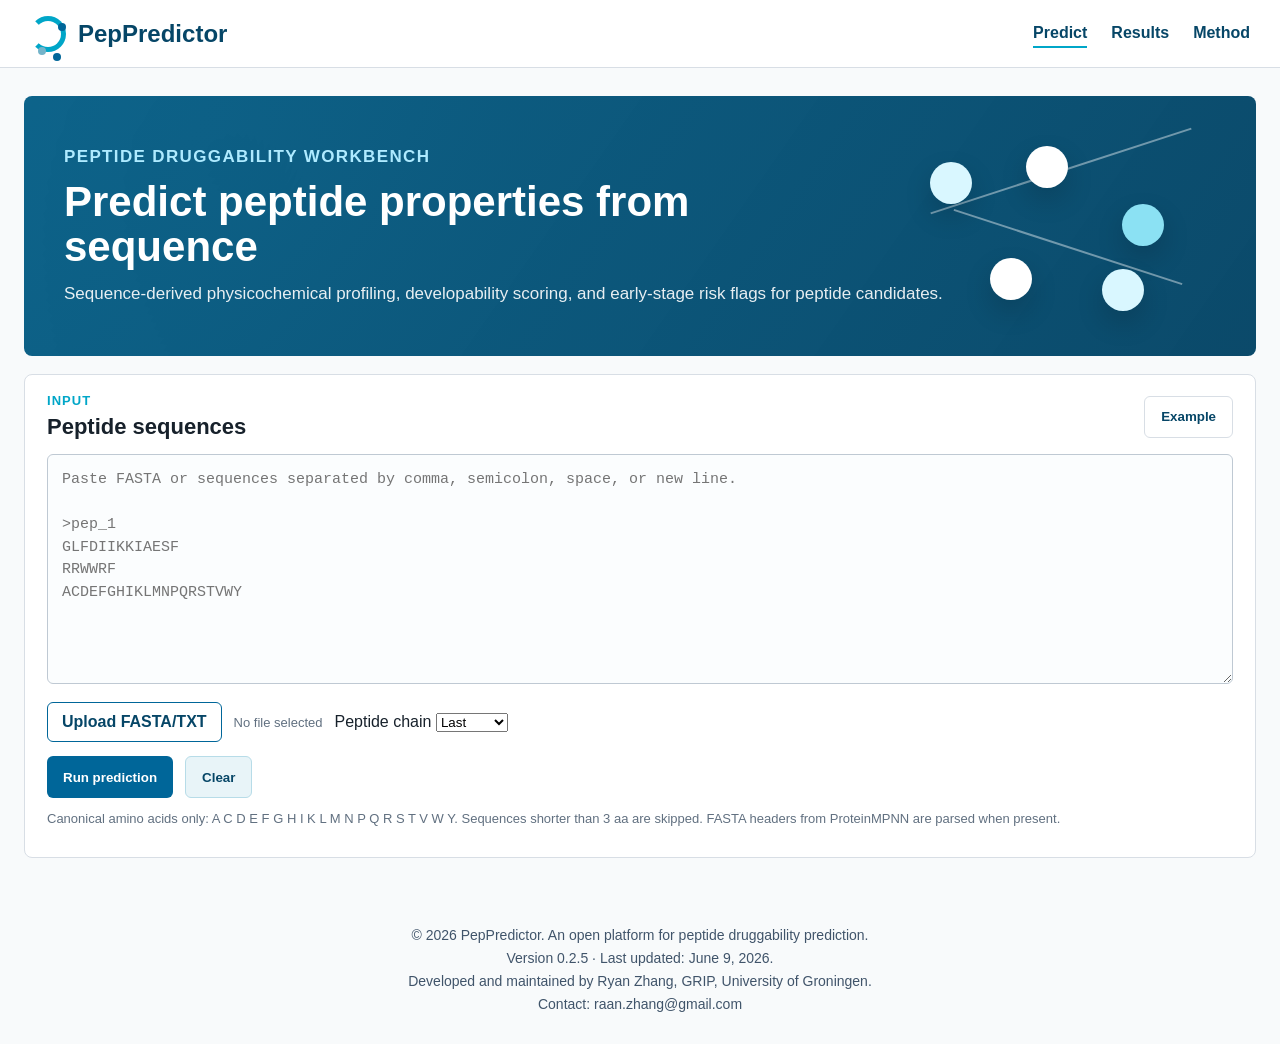
==== index.html @ d85d77e2 "Sync ProteinMPNN parsing and Boman scoring: index.html" ====
<!doctype html>
<html lang="en">
  <head>
    <meta charset="utf-8">
    <meta name="viewport" content="width=device-width, initial-scale=1">
    <meta name="description" content="PepPredictor is an open peptide druggability prediction platform for estimating peptide charge, hydrophobicity, pI, instability, GRAVY, Boman index, sequence complexity, and solubility proxy from peptide sequences.">
    <meta name="keywords" content="PepPredictor, peptide predictor, peptide druggability, peptide properties, peptide solubility, peptide charge, peptide pI, peptide hydrophobicity, peptide instability">
    <meta name="author" content="Ryan Zhang, GRIP, University of Groningen">
    <meta name="robots" content="index, follow">
    <link rel="canonical" href="https://riainzhang.github.io/PepPredictor/">
    <meta property="og:title" content="PepPredictor">
    <meta property="og:description" content="Open platform for peptide druggability prediction from peptide sequences.">
    <meta property="og:type" content="website">
    <meta property="og:url" content="https://riainzhang.github.io/PepPredictor/">
    <meta name="twitter:card" content="summary">
    <meta name="twitter:title" content="PepPredictor">
    <meta name="twitter:description" content="Open platform for peptide druggability prediction from peptide sequences.">
    <title>PepPredictor | Peptide Druggability Prediction Platform</title>
    <link rel="stylesheet" href="styles.css">
  </head>
  <body>
    <header class="topbar">
      <a class="brand" href="#predict" aria-label="PepPredictor home">
        <span class="brand-mark" aria-hidden="true"></span>
        <span>PepPredictor</span>
      </a>
      <nav class="nav" aria-label="Primary">
        <a href="#predict">Predict</a>
        <a href="#results">Results</a>
        <a href="#method">Method</a>
      </nav>
    </header>

    <main>
      <div class="view-panel" id="predict">
        <section class="hero">
          <div class="hero-copy">
            <p class="eyebrow">Peptide druggability workbench</p>
            <h1>Predict peptide properties from sequence</h1>
            <p>
              Sequence-derived physicochemical profiling, developability scoring,
              and early-stage risk flags for peptide candidates.
            </p>
          </div>
          <div class="molecule-panel" aria-hidden="true">
            <span></span><span></span><span></span><span></span><span></span>
          </div>
        </section>

        <section class="workspace" aria-label="Prediction workspace">
          <form class="input-panel" id="predictForm">
            <div class="panel-heading">
              <div>
                <p class="label">Input</p>
                <h2>Peptide sequences</h2>
              </div>
              <button class="ghost-button" type="button" id="loadExample">Example</button>
            </div>

            <label class="sr-only" for="sequenceInput">Peptide sequences</label>
            <textarea id="sequenceInput" spellcheck="false" placeholder="Paste FASTA or sequences separated by comma, semicolon, space, or new line.&#10;&#10;>pep_1&#10;GLFDIIKKIAESF&#10;RRWWRF&#10;ACDEFGHIKLMNPQRSTVWY"></textarea>

            <div class="file-row">
              <label class="file-picker" for="fileInput">
                <span>Upload FASTA/TXT</span>
                <input id="fileInput" type="file" accept=".fa,.fasta,.txt,.csv,text/plain">
              </label>
              <span id="fileName">No file selected</span>
              <label class="chain-select">
                <span>Peptide chain</span>
                <select id="peptideChainMode">
                  <option value="last" selected>Last</option>
                  <option value="first">First</option>
                  <option value="longest">Longest</option>
                  <option value="shortest">Shortest</option>
                </select>
              </label>
            </div>

            <div class="controls">
              <button class="primary-button" type="submit">Run prediction</button>
              <button class="secondary-button" type="button" id="clearAll">Clear</button>
            </div>

            <p class="hint">
              Canonical amino acids only: A C D E F G H I K L M N P Q R S T V W Y.
              Sequences shorter than 3 aa are skipped. FASTA headers from ProteinMPNN are parsed when present.
            </p>
          </form>
        </section>
      </div>

      <section class="results-section view-panel" id="results">
        <aside class="summary-panel result-summary-panel" aria-label="Prediction summary">
          <div>
            <p class="label">Summary</p>
            <h2 id="summaryTitle">Ready</h2>
          </div>
          <div class="summary-grid">
            <div>
              <strong id="totalCount">0</strong>
              <span>Evaluated</span>
            </div>
            <div>
              <strong id="passCount">0</strong>
              <span>PASS</span>
            </div>
            <div>
              <strong id="failCount">0</strong>
              <span>FAIL</span>
            </div>
            <div>
              <strong id="skipCount">0</strong>
              <span>Skipped</span>
            </div>
          </div>
          <div class="download-row">
            <button class="secondary-button" type="button" id="downloadAll" disabled>Download CSV</button>
            <button class="secondary-button" type="button" id="downloadPass" disabled>PASS only</button>
          </div>
          <div class="mini-report" id="miniReport">Results will appear after prediction.</div>
        </aside>
        <div class="section-heading">
          <div>
            <p class="label">Output</p>
            <h2>Prediction results</h2>
          </div>
          <input id="tableFilter" type="search" placeholder="Filter results" aria-label="Filter results">
        </div>
        <div class="table-wrap">
          <table>
            <thead>
              <tr>
                <th>ID</th>
                <th>Sequence</th>
                <th>Copies</th>
                <th>MPNN score</th>
                <th>Status</th>
                <th>Score</th>
                <th>Class</th>
                <th>Hard filter</th>
                <th>Length</th>
                <th>MW (Da)</th>
                <th>Charge</th>
                <th>pI</th>
                <th>Hydrophobicity</th>
                <th>GRAVY</th>
                <th>Instability</th>
                <th>Boman</th>
                <th>Aromaticity</th>
                <th>Hydrophobic fraction</th>
                <th>Ext. coeff.</th>
                <th>Solubility</th>
                <th>Aggregation</th>
                <th>Proteolysis</th>
                <th>Synthesis</th>
                <th>Fail reasons</th>
              </tr>
            </thead>
            <tbody id="resultsBody">
              <tr class="empty-row">
                <td colspan="24">No predictions yet.</td>
              </tr>
            </tbody>
          </table>
        </div>
      </section>

      <section class="threshold-section view-panel" id="method">
        <div class="threshold-intro">
          <p class="label">Model notes</p>
          <h2>Literature-informed screening thresholds</h2>
          <p>
            These thresholds are early-stage screening rules and do not represent
            experimental validation or clinical druggability conclusions.
            The references below provide high-impact review context for peptide
            developability, physicochemical design, stability, solubility, and
            amphipathic peptide features.
          </p>
        </div>

        <div class="scoring-model">
          <h3>Scoring model</h3>
          <p>
            PepPredictor uses a two-tier framework: hard filters flag severe
            developability risks, then a weighted soft score ranks candidates
            while preserving all raw descriptors.
          </p>
          <div class="score-weights">
            <span>Physicochemical balance 25%</span>
            <span>Stability 25%</span>
            <span>Solubility / aggregation 25%</span>
            <span>Synthesizability 15%</span>
            <span>Safety proxy 10%</span>
          </div>
        </div>

        <div class="threshold-grid">
          <div>
            <strong>Length</strong>
            <span>5-50 aa</span>
            <p>Typical short therapeutic-peptide range.</p>
          </div>
          <div>
            <strong>Net charge</strong>
            <span>-1 to +6 at pH 7.4</span>
            <p>Allows moderately cationic peptides while limiting very high charge.</p>
          </div>
          <div>
            <strong>Isoelectric point</strong>
            <span>pI 4.0-11.0</span>
            <p>Broad range used to avoid extreme ionization behavior.</p>
          </div>
          <div>
            <strong>Hydrophobicity</strong>
            <span>-0.5 to +1.2</span>
            <p>Eisenberg mean hydrophobicity range for balanced solubility.</p>
          </div>
          <div>
            <strong>Amphiphilicity</strong>
            <span>&ge;0.20</span>
            <p>Eisenberg hydrophobic moment proxy for amphipathic character.</p>
          </div>
          <div>
            <strong>Instability index</strong>
            <span>&le;40</span>
            <p>ProtParam convention: values below 40 indicate predicted stability.</p>
          </div>
          <div>
            <strong>Aliphatic index</strong>
            <span>0-300</span>
            <p>Reported descriptor; this range is intentionally non-restrictive.</p>
          </div>
          <div>
            <strong>GRAVY</strong>
            <span>-2.0 to +0.8</span>
            <p>Kyte-Doolittle hydropathy window to reduce extreme polarity or aggregation risk.</p>
          </div>
          <div>
            <strong>Boman index</strong>
            <span>&ge;0.5</span>
            <p>Published binding-positive convention, calculated as the negative mean Boman scale value.</p>
          </div>
          <div>
            <strong>Shannon entropy</strong>
            <span>&ge;1.5</span>
            <p>Low-complexity filter based on amino-acid composition.</p>
          </div>
          <div>
            <strong>Molecular weight</strong>
            <span>Average mass, Da</span>
            <p>Calculated from amino-acid average masses with peptide-bond water loss.</p>
          </div>
          <div>
            <strong>Residue class fractions</strong>
            <span>Acidic, basic, charged, polar, hydrophobic, sulfur, proline</span>
            <p>Composition descriptors for sequence polarity, charge distribution, and synthesis flags.</p>
          </div>
          <div>
            <strong>Aromaticity</strong>
            <span>F + W + Y fraction</span>
            <p>Fraction of aromatic residues, useful for hydrophobic and optical behavior.</p>
          </div>
          <div>
            <strong>Extinction coefficient</strong>
            <span>Reduced / oxidized at 280 nm</span>
            <p>Estimated from Trp, Tyr, and disulfide-forming Cys pairs.</p>
          </div>
          <div>
            <strong>Aggregation risk proxy</strong>
            <span>Low / Medium / High</span>
            <p>Sequence-only proxy combining hydrophobic load, low charge repulsion, aromaticity, and instability.</p>
          </div>
          <div>
            <strong>Degradation hotspots</strong>
            <span>N/Q deamidation, D isomerization, oxidation, pyroglutamation</span>
            <p>Regex scan for common chemical liabilities in peptide sequences.</p>
          </div>
          <div>
            <strong>Proteolysis risk proxy</strong>
            <span>Longest clean stretch + cleavage-prone residues</span>
            <p>Sequence-level estimate based on K/R and hydrophobic/aromatic cleavage-prone sites.</p>
          </div>
          <div>
            <strong>N-end rule class</strong>
            <span>Stable / Intermediate / Destabilizing</span>
            <p>Classifies the N-terminal residue as a stability proxy.</p>
          </div>
          <div>
            <strong>SPPS difficulty</strong>
            <span>Favorable / Moderate / Difficult</span>
            <p>Flags long sequences, hydrophobic stretches, beta-branched clusters, cysteine risk, and difficult motifs.</p>
          </div>
          <div>
            <strong>Hemolysis risk proxy</strong>
            <span>Low / Medium / High</span>
            <p>Heuristic based on high charge, amphiphilicity, positive GRAVY, and hydrophobic fraction.</p>
          </div>
        </div>

        <div class="references">
          <h3>References</h3>
          <ol>
            <li><a href="https://www.nature.com/articles/s41573-020-00135-8" target="_blank" rel="noopener">Muttenthaler et al., Nature Reviews Drug Discovery, 2021</a></li>
            <li><a href="https://www.nature.com/articles/s41392-022-00904-4" target="_blank" rel="noopener">Wang et al., Signal Transduction and Targeted Therapy, 2022</a></li>
            <li><a href="https://www.nature.com/articles/s41573-019-0053-0" target="_blank" rel="noopener">Drucker, Nature Reviews Drug Discovery, 2020</a></li>
            <li><a href="https://www.nature.com/articles/nrd3591" target="_blank" rel="noopener">Fjell et al., Nature Reviews Drug Discovery, 2012</a></li>
            <li><a href="https://www.nature.com/articles/s41573-019-0058-8" target="_blank" rel="noopener">Mookherjee et al., Nature Reviews Drug Discovery, 2020</a></li>
            <li><a href="https://www.nature.com/articles/s41579-025-01200-y" target="_blank" rel="noopener">Wang et al., Nature Reviews Microbiology, 2025</a></li>
            <li><a href="https://web.expasy.org/protparam/protparam-doc.html" target="_blank" rel="noopener">ExPASy ProtParam documentation</a></li>
            <li><a href="https://pubmed.ncbi.nlm.nih.gov/2075190/" target="_blank" rel="noopener">Guruprasad et al., Protein Engineering, 1990</a></li>
            <li><a href="https://pubmed.ncbi.nlm.nih.gov/3018930/" target="_blank" rel="noopener">Bachmair et al., Science, 1986</a></li>
            <li><a href="https://www.jstage.jst.go.jp/article/biochemistry1922/88/6/88_6_1895/_article" target="_blank" rel="noopener">Ikai, Journal of Biochemistry, 1980</a></li>
            <li><a href="https://pubmed.ncbi.nlm.nih.gov/25237858/" target="_blank" rel="noopener">Doak et al., Chemistry &amp; Biology, 2014</a></li>
            <li><a href="https://doi.org/10.1186/1471-2105-8-65" target="_blank" rel="noopener">Conchillo-Sole et al., BMC Bioinformatics, 2007</a></li>
            <li><a href="https://doi.org/10.1016/j.jmb.2014.12.018" target="_blank" rel="noopener">Sormanni et al., Journal of Molecular Biology, 2015</a></li>
            <li><a href="https://pubmed.ncbi.nlm.nih.gov/36927031/" target="_blank" rel="noopener">Lin et al., Science, 2023</a></li>
            <li><a href="https://pubmed.ncbi.nlm.nih.gov/38718835/" target="_blank" rel="noopener">Abramson et al., Nature, 2024</a></li>
          </ol>
        </div>
      </section>
    </main>

    <footer class="site-footer">
      <p>© 2026 PepPredictor. An open platform for peptide druggability prediction.</p>
      <p>Version 0.2.5 · Last updated: June 9, 2026.</p>
      <p>Developed and maintained by Ryan Zhang, GRIP, University of Groningen.</p>
      <p>Contact: raan.zhang@gmail.com</p>
    </footer>

    <script src="app.js"></script>
  </body>
</html>
---- styles.css ----
:root {
  --ink: #17212b;
  --muted: #617080;
  --line: #d8dee5;
  --soft: #f4f7f9;
  --blue: #006699;
  --blue-dark: #064667;
  --cyan: #00a6c8;
  --green: #12805c;
  --red: #b03a3a;
  --amber: #956018;
  --panel: #ffffff;
  font-family: Inter, "Segoe UI", Arial, sans-serif;
}

* {
  box-sizing: border-box;
}

body {
  margin: 0;
  color: var(--ink);
  background: #f8fafb;
}

.topbar {
  min-height: 68px;
  display: flex;
  align-items: center;
  justify-content: space-between;
  gap: 24px;
  padding: 0 30px;
  border-bottom: 1px solid var(--line);
  background: #fff;
}

.brand {
  display: inline-flex;
  align-items: center;
  gap: 12px;
  font-size: 24px;
  color: var(--blue-dark);
  font-weight: 700;
  text-decoration: none;
}

.brand:visited,
.brand:hover,
.brand:focus {
  color: var(--blue-dark);
  text-decoration: none;
}

.brand-mark {
  width: 36px;
  height: 36px;
  border: 5px solid var(--cyan);
  border-left-color: transparent;
  border-radius: 50%;
  display: inline-block;
  position: relative;
}

.brand-mark::after {
  content: "";
  position: absolute;
  width: 8px;
  height: 8px;
  border-radius: 50%;
  background: var(--blue);
  right: -5px;
  top: 2px;
  box-shadow: -20px 24px 0 #74b4ca, -5px 30px 0 var(--blue);
}

.nav {
  display: flex;
  align-items: center;
  gap: 24px;
  font-weight: 600;
}

.nav a {
  color: var(--blue-dark);
  text-decoration: none;
  border-bottom: 2px solid transparent;
  padding: 4px 0;
}

.nav a.active {
  border-bottom-color: var(--cyan);
}

.view-panel[hidden] {
  display: none;
}

main {
  max-width: 1500px;
  margin: 0 auto;
  padding: 28px 24px 44px;
}

.hero {
  min-height: 260px;
  display: grid;
  grid-template-columns: minmax(0, 1fr) 310px;
  gap: 24px;
  align-items: center;
  padding: 34px 40px;
  color: #fff;
  background:
    linear-gradient(125deg, rgba(0, 91, 132, 0.95), rgba(6, 70, 103, 0.98)),
    radial-gradient(circle at 16% 22%, rgba(255, 255, 255, 0.2), transparent 28%);
  border-radius: 8px;
}

.hero h1 {
  margin: 8px 0 12px;
  font-size: 42px;
  line-height: 1.08;
  letter-spacing: 0;
}

.hero p {
  max-width: 680px;
  margin: 0;
  color: rgba(255, 255, 255, 0.9);
  font-size: 17px;
  line-height: 1.55;
}

.hero-copy p:not(.eyebrow) {
  max-width: 980px;
  white-space: nowrap;
}

.eyebrow,
.label {
  margin: 0 0 6px;
  color: var(--cyan);
  font-size: 13px;
  text-transform: uppercase;
  letter-spacing: 0.08em;
  font-weight: 800;
}

.hero .eyebrow {
  color: #aeeaff;
}

.molecule-panel {
  height: 185px;
  position: relative;
}

.molecule-panel::before,
.molecule-panel::after {
  content: "";
  position: absolute;
  inset: 36px 18px auto;
  height: 2px;
  background: rgba(255, 255, 255, 0.42);
  transform: rotate(-18deg);
}

.molecule-panel::after {
  inset: 112px 28px auto 42px;
  transform: rotate(18deg);
}

.molecule-panel span {
  width: 42px;
  height: 42px;
  border-radius: 50%;
  position: absolute;
  background: #fff;
  box-shadow: 0 12px 28px rgba(0, 0, 0, 0.16);
}

.molecule-panel span:nth-child(1) { left: 24px; top: 28px; background: #d9f7ff; }
.molecule-panel span:nth-child(2) { left: 120px; top: 12px; background: #ffffff; }
.molecule-panel span:nth-child(3) { left: 216px; top: 70px; background: #8be1f3; }
.molecule-panel span:nth-child(4) { left: 84px; top: 124px; background: #ffffff; }
.molecule-panel span:nth-child(5) { left: 196px; top: 135px; background: #d9f7ff; }

.workspace {
  display: block;
  margin-top: 18px;
}

.input-panel,
.summary-panel,
.results-section,
.threshold-section {
  background: var(--panel);
  border: 1px solid var(--line);
  border-radius: 8px;
}

.input-panel,
.summary-panel {
  padding: 18px 22px;
}

.panel-heading,
.section-heading {
  display: flex;
  justify-content: space-between;
  align-items: center;
  gap: 16px;
  margin-bottom: 14px;
}

h2 {
  margin: 0;
  font-size: 22px;
  letter-spacing: 0;
}

textarea {
  width: 100%;
  height: 230px;
  min-height: 230px;
  resize: vertical;
  overflow: auto;
  border: 1px solid #bfc9d3;
  border-radius: 6px;
  padding: 14px;
  color: var(--ink);
  font: 15px/1.5 Consolas, "Courier New", monospace;
  background: #fbfdfe;
}

textarea:focus,
input:focus,
button:focus-visible {
  outline: 3px solid rgba(0, 166, 200, 0.26);
  outline-offset: 2px;
}

.file-row,
.controls,
.download-row {
  display: flex;
  align-items: center;
  gap: 12px;
  flex-wrap: wrap;
  margin-top: 14px;
}

.file-picker {
  display: inline-flex;
  align-items: center;
  min-height: 40px;
  padding: 0 14px;
  border: 1px solid var(--blue);
  border-radius: 6px;
  color: var(--blue-dark);
  font-weight: 700;
  cursor: pointer;
}

.file-picker input {
  display: none;
}

#fileName,
.hint {
  color: var(--muted);
  font-size: 13px;
}

button {
  border: 0;
  border-radius: 6px;
  min-height: 42px;
  padding: 0 16px;
  font-weight: 800;
  cursor: pointer;
}

button:disabled {
  cursor: not-allowed;
  opacity: 0.48;
}

.primary-button {
  color: #fff;
  background: var(--blue);
}

.secondary-button {
  color: var(--blue-dark);
  background: #e8f4f8;
  border: 1px solid #b7dce8;
}

.ghost-button {
  color: var(--blue-dark);
  background: transparent;
  border: 1px solid var(--line);
}

.summary-grid {
  display: grid;
  grid-template-columns: repeat(4, minmax(0, 1fr));
  gap: 8px;
  margin: 16px 0 12px;
}

.result-summary-panel {
  margin-bottom: 18px;
}

.summary-grid div {
  min-height: 58px;
  padding: 10px 12px;
  border: 1px solid #dce5eb;
  border-radius: 6px;
  background: var(--soft);
}

.summary-grid strong {
  display: block;
  font-size: 24px;
  line-height: 1;
  color: var(--blue-dark);
}

.summary-grid span {
  color: var(--muted);
  font-size: 12px;
  font-weight: 700;
}

.mini-report {
  margin-top: 12px;
  color: var(--muted);
  font-size: 14px;
  line-height: 1.5;
}

.results-section {
  margin-top: 18px;
  padding: 20px;
}

.result-download-panel {
  display: flex;
  align-items: center;
  justify-content: space-between;
  gap: 18px;
  padding: 0 0 18px;
  margin-bottom: 18px;
  border-bottom: 1px solid var(--line);
}

#tableFilter {
  min-height: 38px;
  width: min(260px, 100%);
  border: 1px solid #c5d0d8;
  border-radius: 6px;
  padding: 0 12px;
}

.table-wrap {
  overflow-x: auto;
  border: 1px solid var(--line);
  border-radius: 6px;
}

table {
  width: 100%;
  border-collapse: collapse;
  min-width: 2180px;
  font-size: 14px;
}

th,
td {
  padding: 11px 12px;
  border-bottom: 1px solid #e4e9ee;
  text-align: left;
  vertical-align: top;
}

th {
  background: #f0f5f7;
  color: #34495a;
  font-size: 12px;
  text-transform: uppercase;
  letter-spacing: 0.04em;
}

tbody tr:hover {
  background: #f8fcfd;
}

.seq-cell {
  max-width: 260px;
  word-break: break-all;
  font-family: Consolas, "Courier New", monospace;
}

.status {
  display: inline-flex;
  align-items: center;
  min-height: 24px;
  border-radius: 999px;
  padding: 0 10px;
  font-size: 12px;
  font-weight: 900;
}

.status.pass {
  color: var(--green);
  background: #e5f6ef;
}

.status.fail {
  color: var(--red);
  background: #fdecec;
}

.empty-row td {
  color: var(--muted);
  text-align: center;
  padding: 24px;
}

.threshold-section {
  margin-top: 18px;
  padding: 18px 20px;
}

.threshold-intro {
  max-width: none;
  margin-bottom: 18px;
}

.threshold-intro h2 {
  margin-bottom: 8px;
}

.threshold-intro p:not(.label) {
  margin: 0;
  color: var(--muted);
  line-height: 1.45;
}

.scoring-model {
  margin-bottom: 18px;
  padding: 16px;
  border: 1px solid #c9e4ec;
  border-radius: 6px;
  background: #edf6f8;
}

.scoring-model h3 {
  margin: 0 0 8px;
  font-size: 18px;
}

.scoring-model p {
  margin: 0 0 12px;
  color: var(--muted);
  line-height: 1.5;
}

.score-weights {
  display: flex;
  flex-wrap: wrap;
  gap: 8px;
}

.score-weights span {
  padding: 7px 9px;
  border: 1px solid #b7dce8;
  border-radius: 6px;
  background: #fff;
  color: var(--blue-dark);
  font-size: 13px;
  font-weight: 800;
}

.results-header {
  display: flex;
  align-items: center;
  justify-content: space-between;
  gap: 18px;
  padding: 22px 0 16px;
}

.results-header h1 {
  margin: 0;
  font-size: 34px;
  letter-spacing: 0;
}

.results-actions {
  display: flex;
  gap: 12px;
  flex-wrap: wrap;
}

.summary-strip {
  display: grid;
  grid-template-columns: repeat(4, minmax(0, 1fr));
  gap: 14px;
  margin-bottom: 18px;
}

.summary-strip div {
  min-height: 88px;
  padding: 16px;
  border: 1px solid #dce5eb;
  border-radius: 8px;
  background: #fff;
}

.summary-strip strong {
  display: block;
  color: var(--blue-dark);
  font-size: 32px;
}

.summary-strip span {
  color: var(--muted);
  font-size: 13px;
  font-weight: 800;
}

.standalone-results {
  margin-top: 0;
}

.thresholds {
  display: flex;
  flex-wrap: wrap;
  gap: 10px;
}

.threshold-grid {
  display: grid;
  grid-template-columns: repeat(2, minmax(0, 1fr));
  gap: 12px;
}

.threshold-grid div {
  padding: 14px;
  border: 1px solid #dce5eb;
  border-radius: 6px;
  background: var(--soft);
}

.threshold-grid strong {
  display: block;
  margin-bottom: 5px;
  color: var(--blue-dark);
}

.threshold-grid span {
  display: inline-block;
  margin-bottom: 8px;
  color: var(--ink);
  font-weight: 800;
}

.threshold-grid p {
  margin: 0;
  color: var(--muted);
  font-size: 13px;
  line-height: 1.45;
}

.references {
  margin-top: 20px;
  padding-top: 18px;
  border-top: 1px solid var(--line);
}

.references h3 {
  margin: 0 0 10px;
  font-size: 18px;
}

.references ol {
  margin: 0 0 4px;
  padding-left: 22px;
  color: var(--muted);
  line-height: 1.7;
}

.references a {
  color: var(--blue-dark);
  font-weight: 700;
  text-decoration: none;
}

.references a:hover {
  text-decoration: none;
}

.thresholds span {
  padding: 8px 10px;
  background: #edf6f8;
  border: 1px solid #c9e4ec;
  border-radius: 6px;
  color: #31566a;
  font-weight: 700;
  font-size: 13px;
}

.site-footer {
  max-width: 1500px;
  margin: 0 auto;
  padding: 20px 24px 26px;
  color: #40546a;
  text-align: center;
  font-size: 14px;
  line-height: 1.35;
}

.site-footer p {
  margin: 4px 0;
}

.sr-only {
  position: absolute;
  width: 1px;
  height: 1px;
  padding: 0;
  margin: -1px;
  overflow: hidden;
  clip: rect(0, 0, 0, 0);
  white-space: nowrap;
  border: 0;
}

@media (max-width: 1180px) {
  .hero-copy p:not(.eyebrow) {
    white-space: normal;
  }
}

@media (max-width: 860px) {
  .topbar,
  .panel-heading,
  .section-heading {
    align-items: flex-start;
    flex-direction: column;
  }

  .hero,
  .workspace,
  .summary-strip,
  .threshold-grid {
    grid-template-columns: 1fr;
  }

  .summary-grid {
    grid-template-columns: repeat(2, minmax(0, 1fr));
  }

  .results-header {
    align-items: flex-start;
    flex-direction: column;
  }

  .result-download-panel {
    align-items: flex-start;
    flex-direction: column;
  }

  .hero {
    padding: 26px;
  }

  .hero h1 {
    font-size: 32px;
  }

  .hero-copy p:not(.eyebrow) {
    white-space: normal;
  }

  .molecule-panel {
    display: none;
  }
}
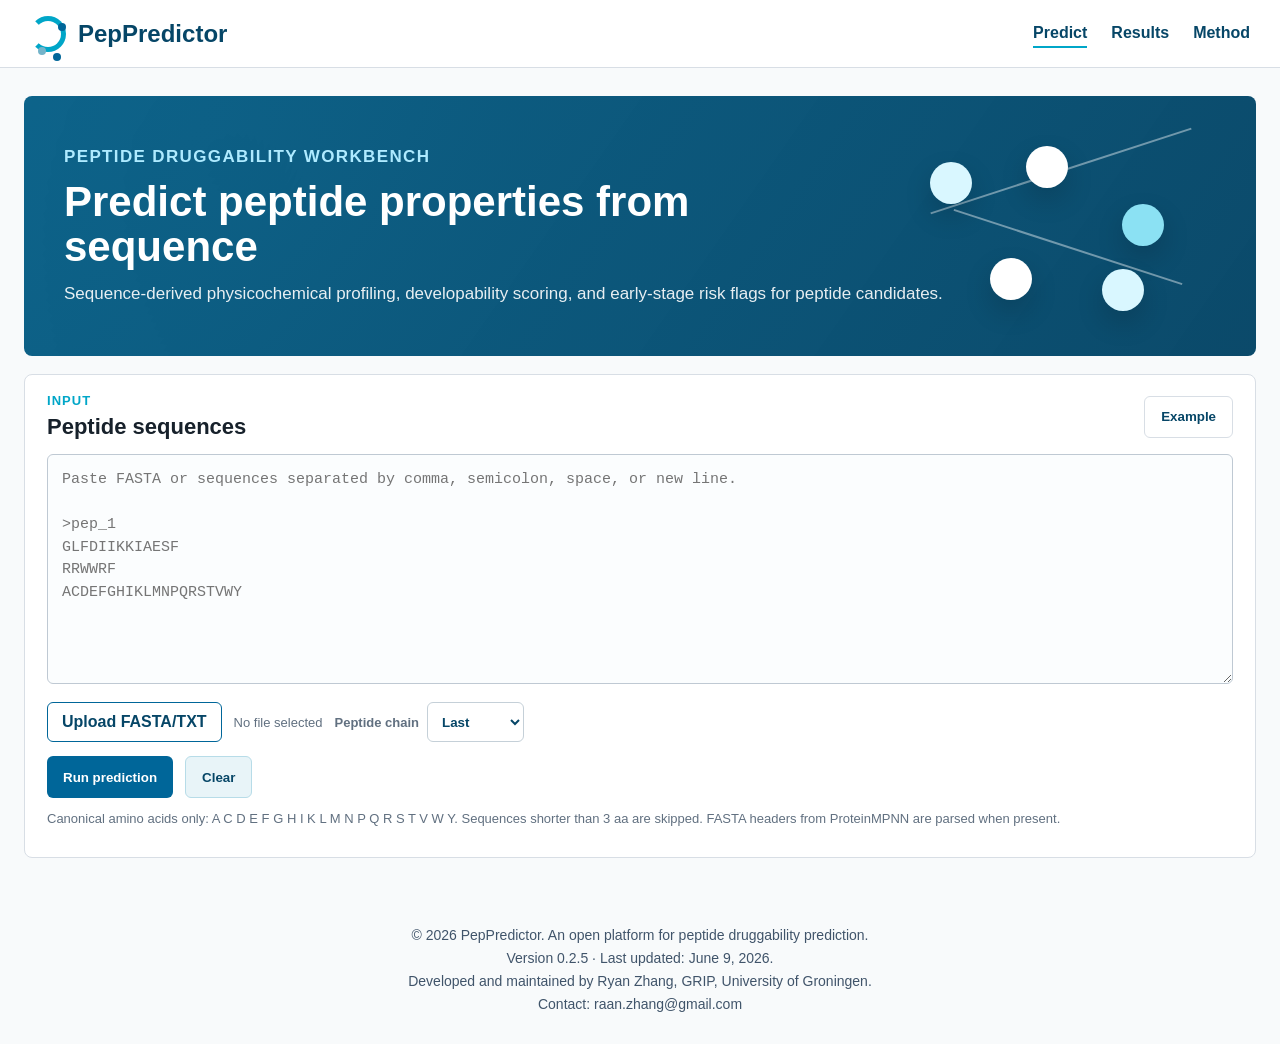
==== commit 81680f27: "Add modlamp API integration: index.html" ====
--- a/index.html
+++ b/index.html
@@ -328,6 +328,7 @@
       <p>Contact: raan.zhang@gmail.com</p>
     </footer>
 
+    <script src="config.js"></script>
     <script src="app.js"></script>
   </body>
 </html>
--- a/styles.css
+++ b/styles.css
@@ -265,6 +265,25 @@
   display: none;
 }
 
+.chain-select {
+  display: inline-flex;
+  align-items: center;
+  gap: 8px;
+  color: var(--muted);
+  font-size: 13px;
+  font-weight: 700;
+}
+
+.chain-select select {
+  min-height: 40px;
+  border: 1px solid #c5d0d8;
+  border-radius: 6px;
+  padding: 0 10px;
+  color: var(--blue-dark);
+  background: #fff;
+  font-weight: 700;
+}
+
 #fileName,
 .hint {
   color: var(--muted);
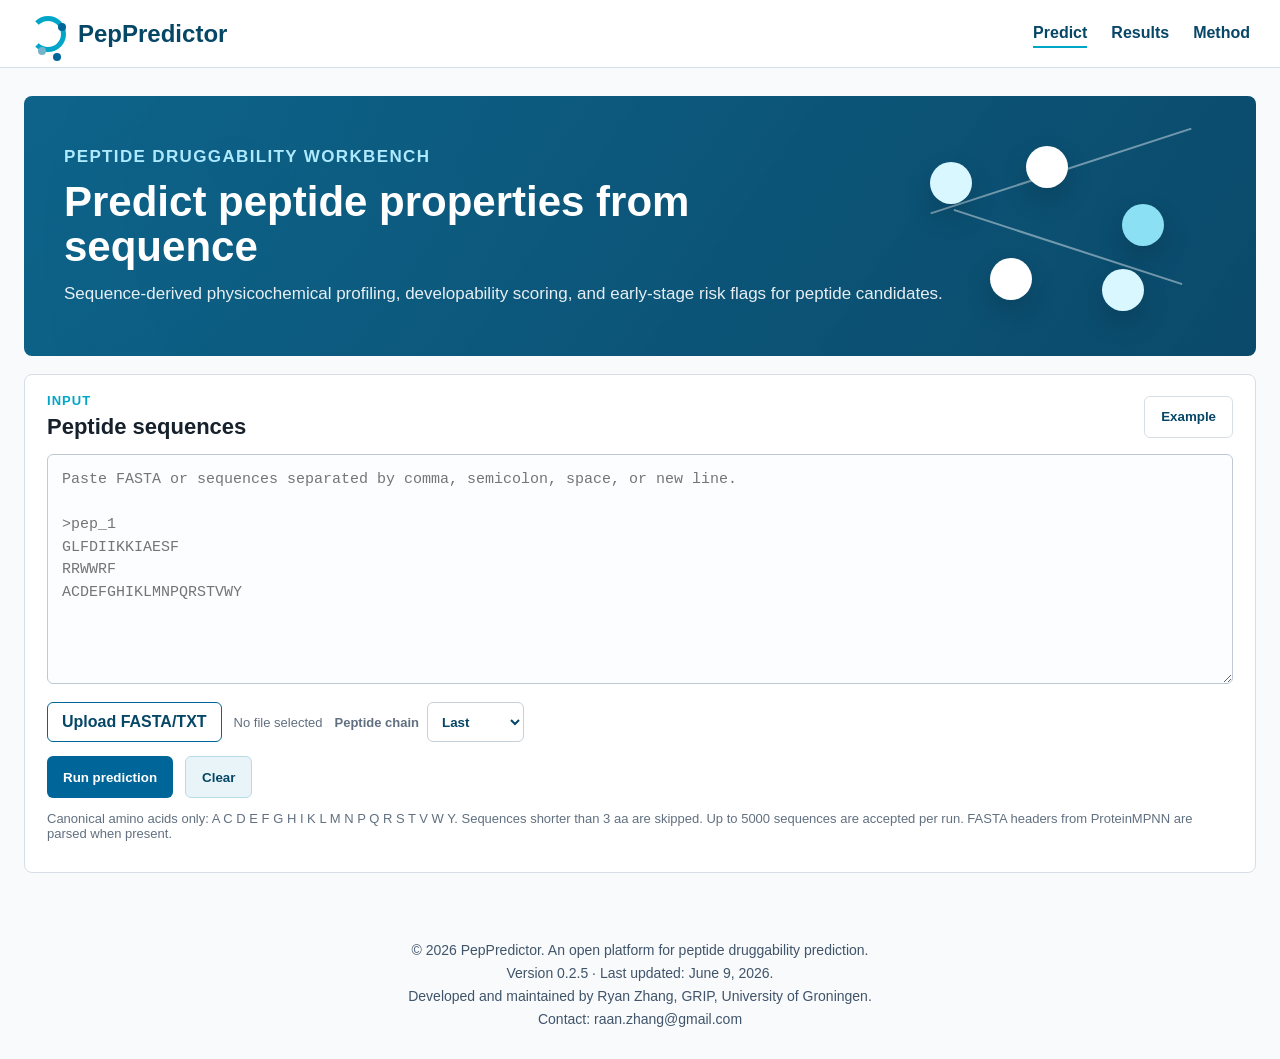
==== commit 1fce2cf3: "Add 5000-sequence request limit: index.html" ====
--- a/index.html
+++ b/index.html
@@ -84,7 +84,8 @@
 
             <p class="hint">
               Canonical amino acids only: A C D E F G H I K L M N P Q R S T V W Y.
-              Sequences shorter than 3 aa are skipped. FASTA headers from ProteinMPNN are parsed when present.
+              Sequences shorter than 3 aa are skipped. Up to 5000 sequences are accepted per run.
+              FASTA headers from ProteinMPNN are parsed when present.
             </p>
           </form>
         </section>
@@ -169,7 +170,7 @@
       <section class="threshold-section view-panel" id="method">
         <div class="threshold-intro">
           <p class="label">Model notes</p>
-          <h2>Literature-informed screening thresholds</h2>
+          <h2>Screening Thresholds</h2>
           <p>
             These thresholds are early-stage screening rules and do not represent
             experimental validation or clinical druggability conclusions.
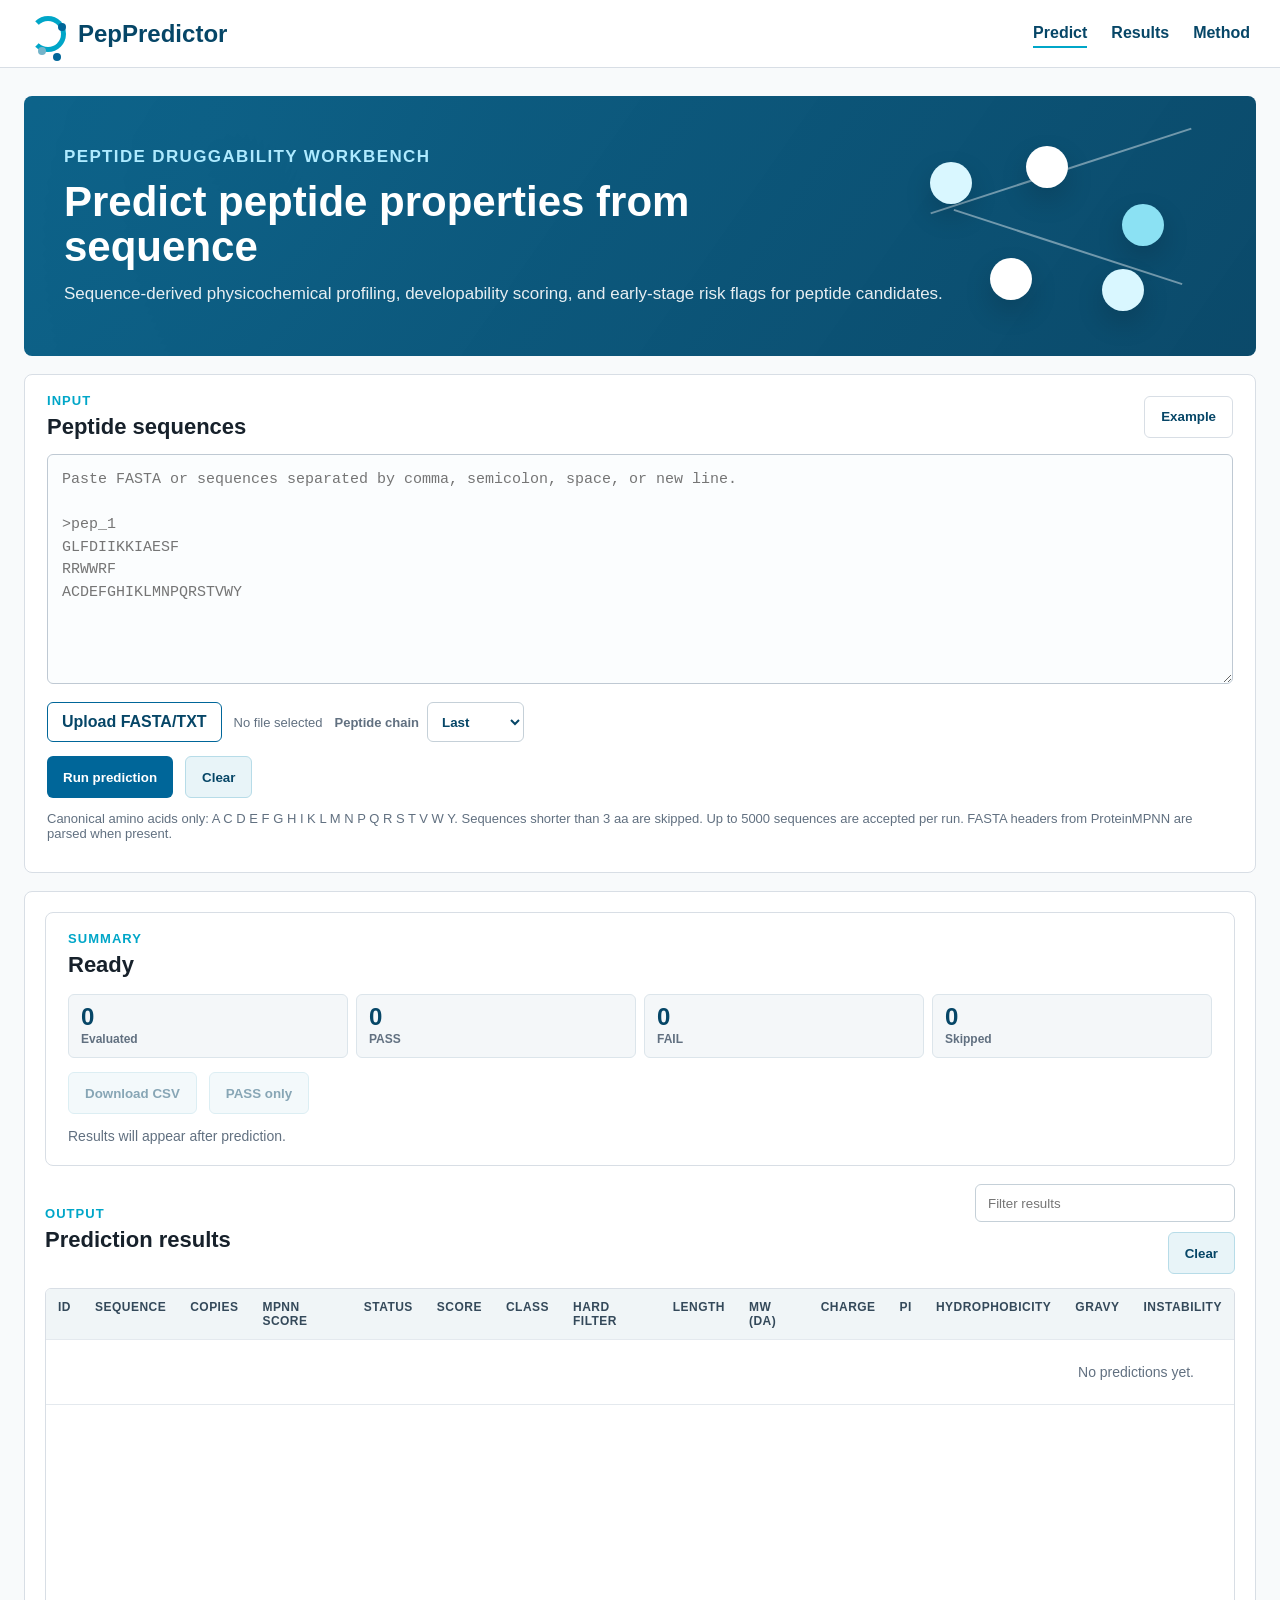
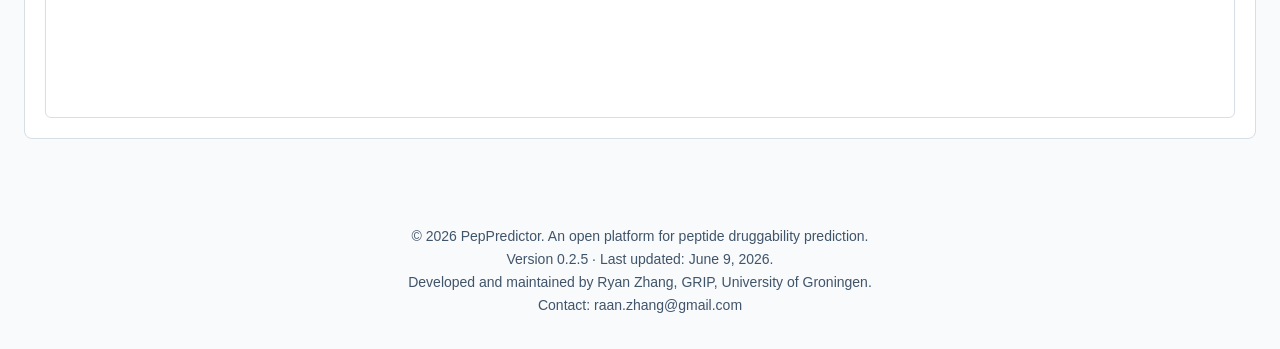
==== commit d9e9675a: "Hide non-default views on initial load: index.html" ====
--- a/index.html
+++ b/index.html
@@ -91,7 +91,7 @@
         </section>
       </div>
 
-      <section class="results-section view-panel" id="results">
+      <section class="results-section view-panel" id="results" hidden>
         <aside class="summary-panel result-summary-panel" aria-label="Prediction summary">
           <div>
             <p class="label">Summary</p>
@@ -126,7 +126,10 @@
             <p class="label">Output</p>
             <h2>Prediction results</h2>
           </div>
-          <input id="tableFilter" type="search" placeholder="Filter results" aria-label="Filter results">
+          <div class="results-tools">
+            <input id="tableFilter" type="search" placeholder="Filter results" aria-label="Filter results">
+            <button class="secondary-button" type="button" id="clearResults">Clear</button>
+          </div>
         </div>
         <div class="table-wrap">
           <table>
@@ -167,7 +170,7 @@
         </div>
       </section>
 
-      <section class="threshold-section view-panel" id="method">
+      <section class="threshold-section view-panel" id="method" hidden>
         <div class="threshold-intro">
           <p class="label">Model notes</p>
           <h2>Screening Thresholds</h2>
--- a/styles.css
+++ b/styles.css
@@ -365,6 +365,12 @@
   padding: 20px;
 }
 
+#results.results-section {
+  min-height: calc(100vh - 210px);
+  display: flex;
+  flex-direction: column;
+}
+
 .result-download-panel {
   display: flex;
   align-items: center;
@@ -383,8 +389,19 @@
   padding: 0 12px;
 }
 
+.results-tools {
+  display: flex;
+  align-items: center;
+  justify-content: flex-end;
+  gap: 10px;
+  flex-wrap: wrap;
+}
+
 .table-wrap {
-  overflow-x: auto;
+  flex: 1 1 auto;
+  min-height: 430px;
+  max-height: 760px;
+  overflow: auto;
   border: 1px solid var(--line);
   border-radius: 6px;
 }
@@ -405,6 +422,9 @@
 }
 
 th {
+  position: sticky;
+  top: 0;
+  z-index: 1;
   background: #f0f5f7;
   color: #34495a;
   font-size: 12px;
@@ -634,7 +654,7 @@
 .site-footer {
   max-width: 1500px;
   margin: 0 auto;
-  padding: 20px 24px 26px;
+  padding: 40px 24px 30px;
   color: #40546a;
   text-align: center;
   font-size: 14px;
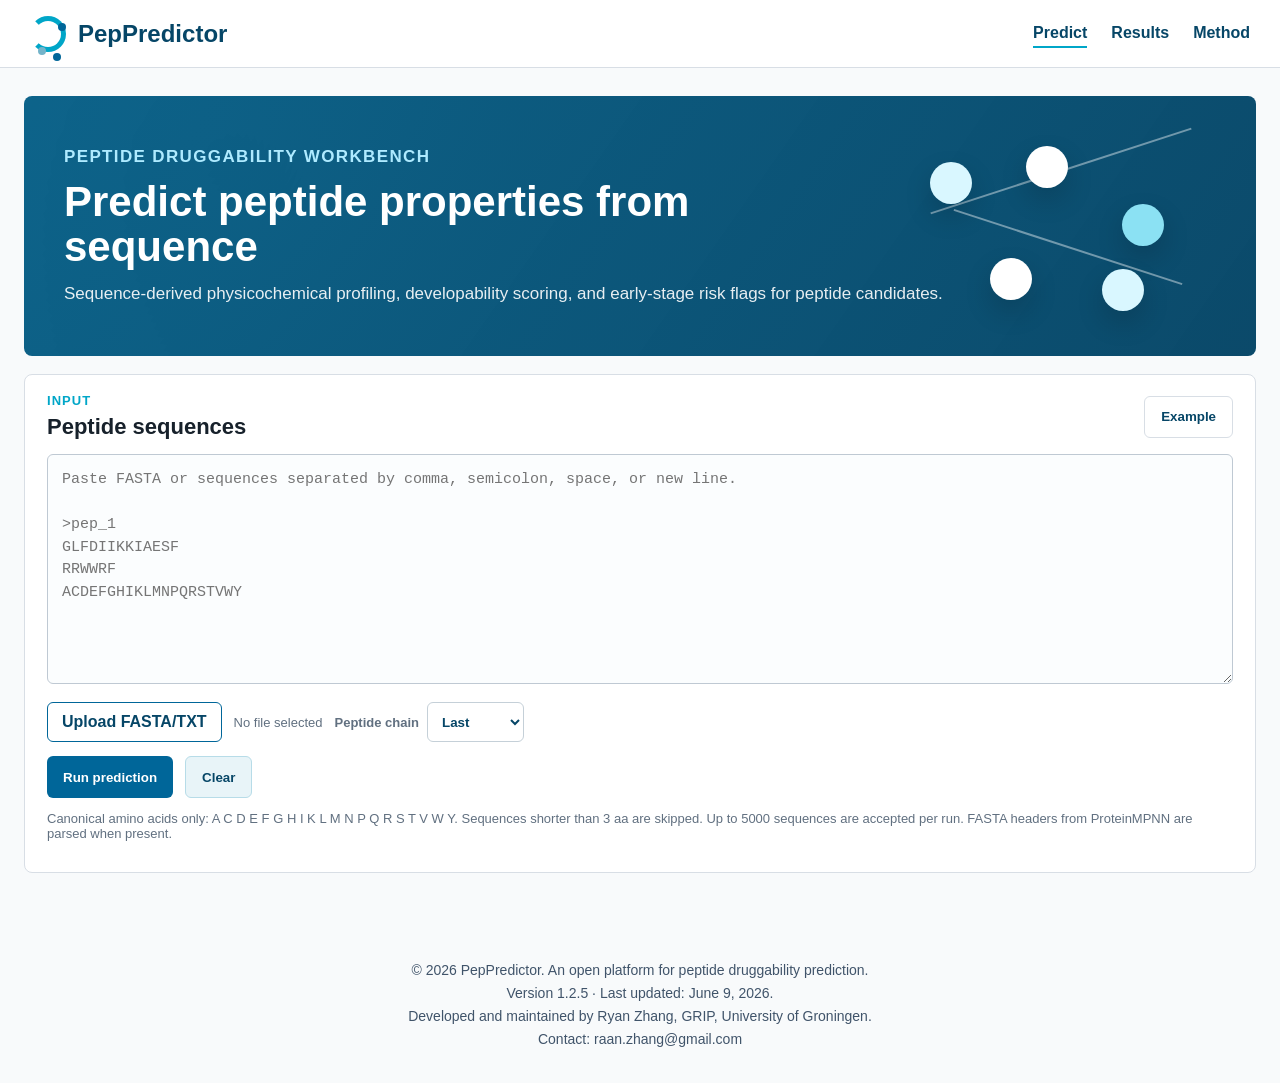
==== commit e4052780: "Bump PepPredictor version to 1.2.5: index.html" ====
--- a/index.html
+++ b/index.html
@@ -327,7 +327,7 @@
 
     <footer class="site-footer">
       <p>© 2026 PepPredictor. An open platform for peptide druggability prediction.</p>
-      <p>Version 0.2.5 · Last updated: June 9, 2026.</p>
+      <p>Version 1.2.5 · Last updated: June 9, 2026.</p>
       <p>Developed and maintained by Ryan Zhang, GRIP, University of Groningen.</p>
       <p>Contact: raan.zhang@gmail.com</p>
     </footer>
--- a/styles.css
+++ b/styles.css
@@ -91,8 +91,10 @@
   border-bottom-color: var(--cyan);
 }
 
-.view-panel[hidden] {
-  display: none;
+.view-panel[hidden],
+#results.results-section[hidden],
+#method.threshold-section[hidden] {
+  display: none !important;
 }
 
 main {
@@ -366,7 +368,6 @@
 }
 
 #results.results-section {
-  min-height: calc(100vh - 210px);
   display: flex;
   flex-direction: column;
 }
@@ -398,9 +399,8 @@
 }
 
 .table-wrap {
-  flex: 1 1 auto;
-  min-height: 430px;
-  max-height: 760px;
+  height: clamp(300px, calc(100vh - 560px), 620px);
+  min-height: 0;
   overflow: auto;
   border: 1px solid var(--line);
   border-radius: 6px;
